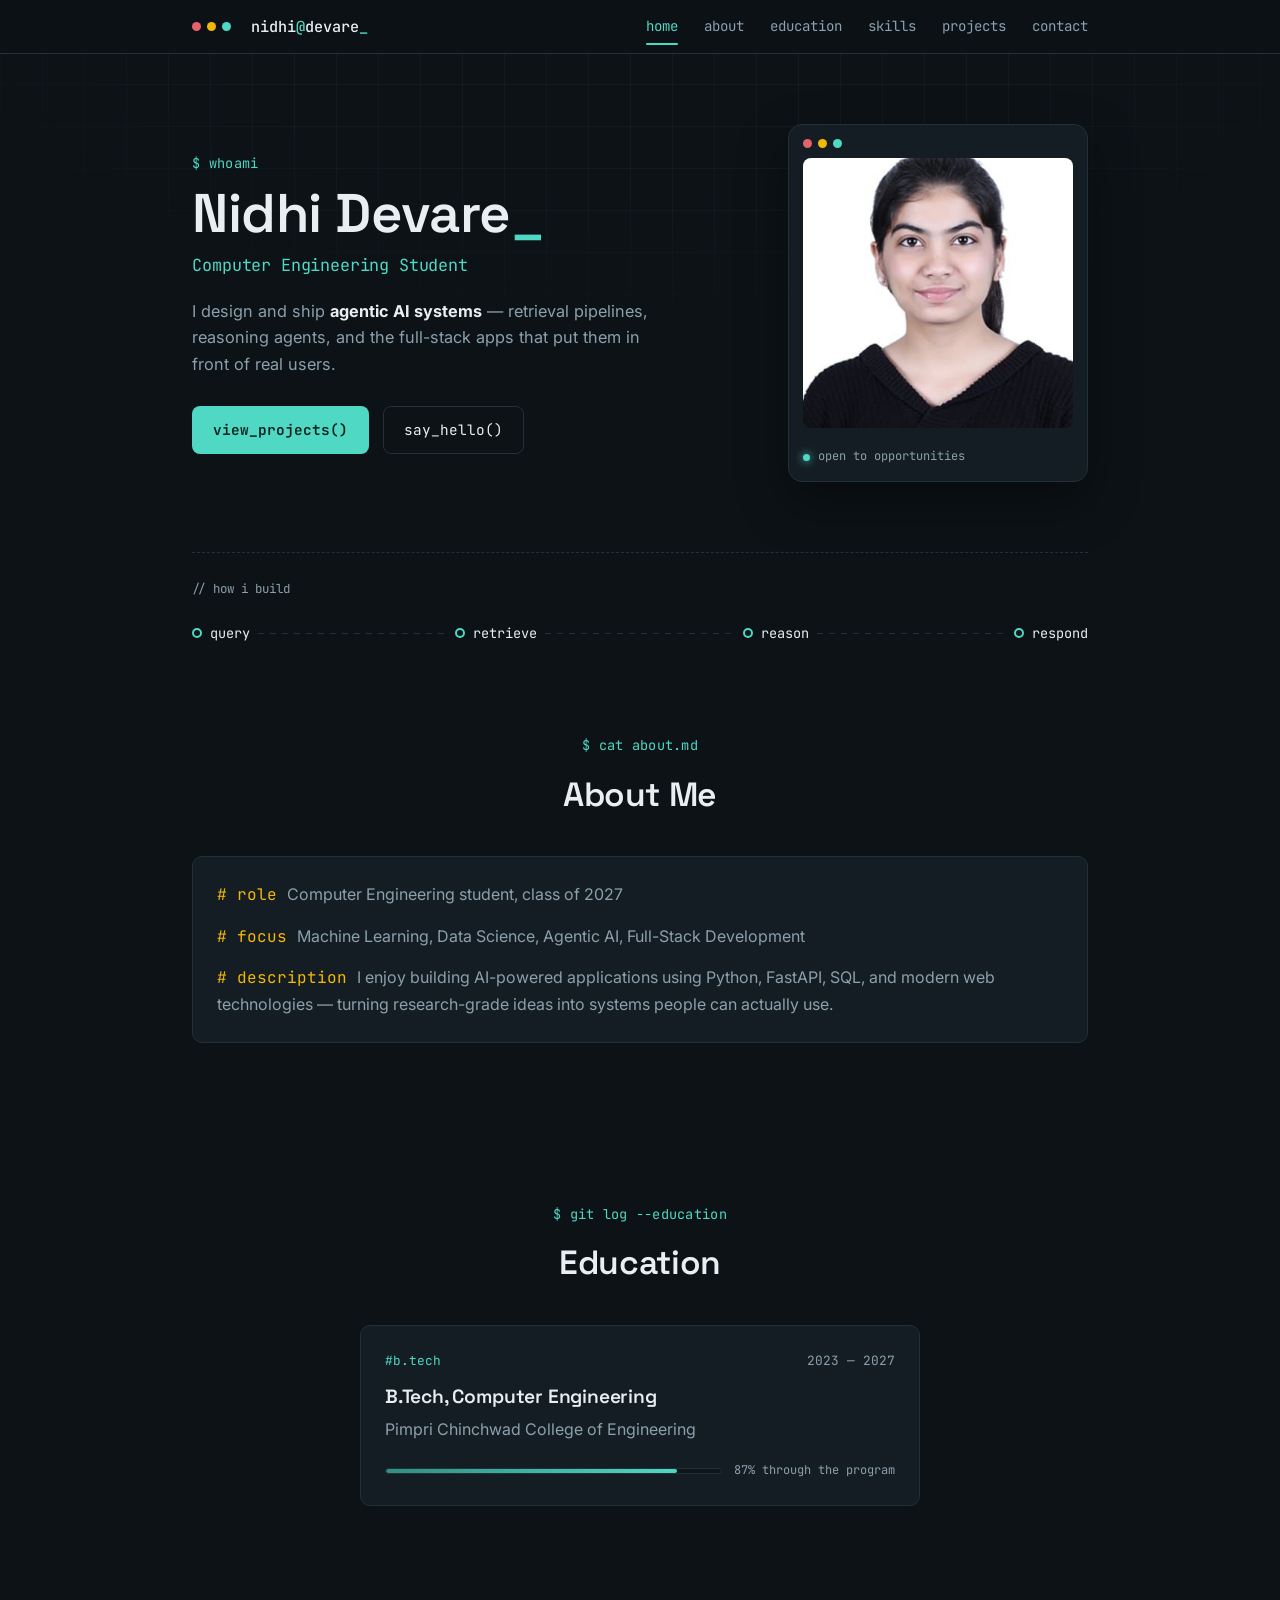
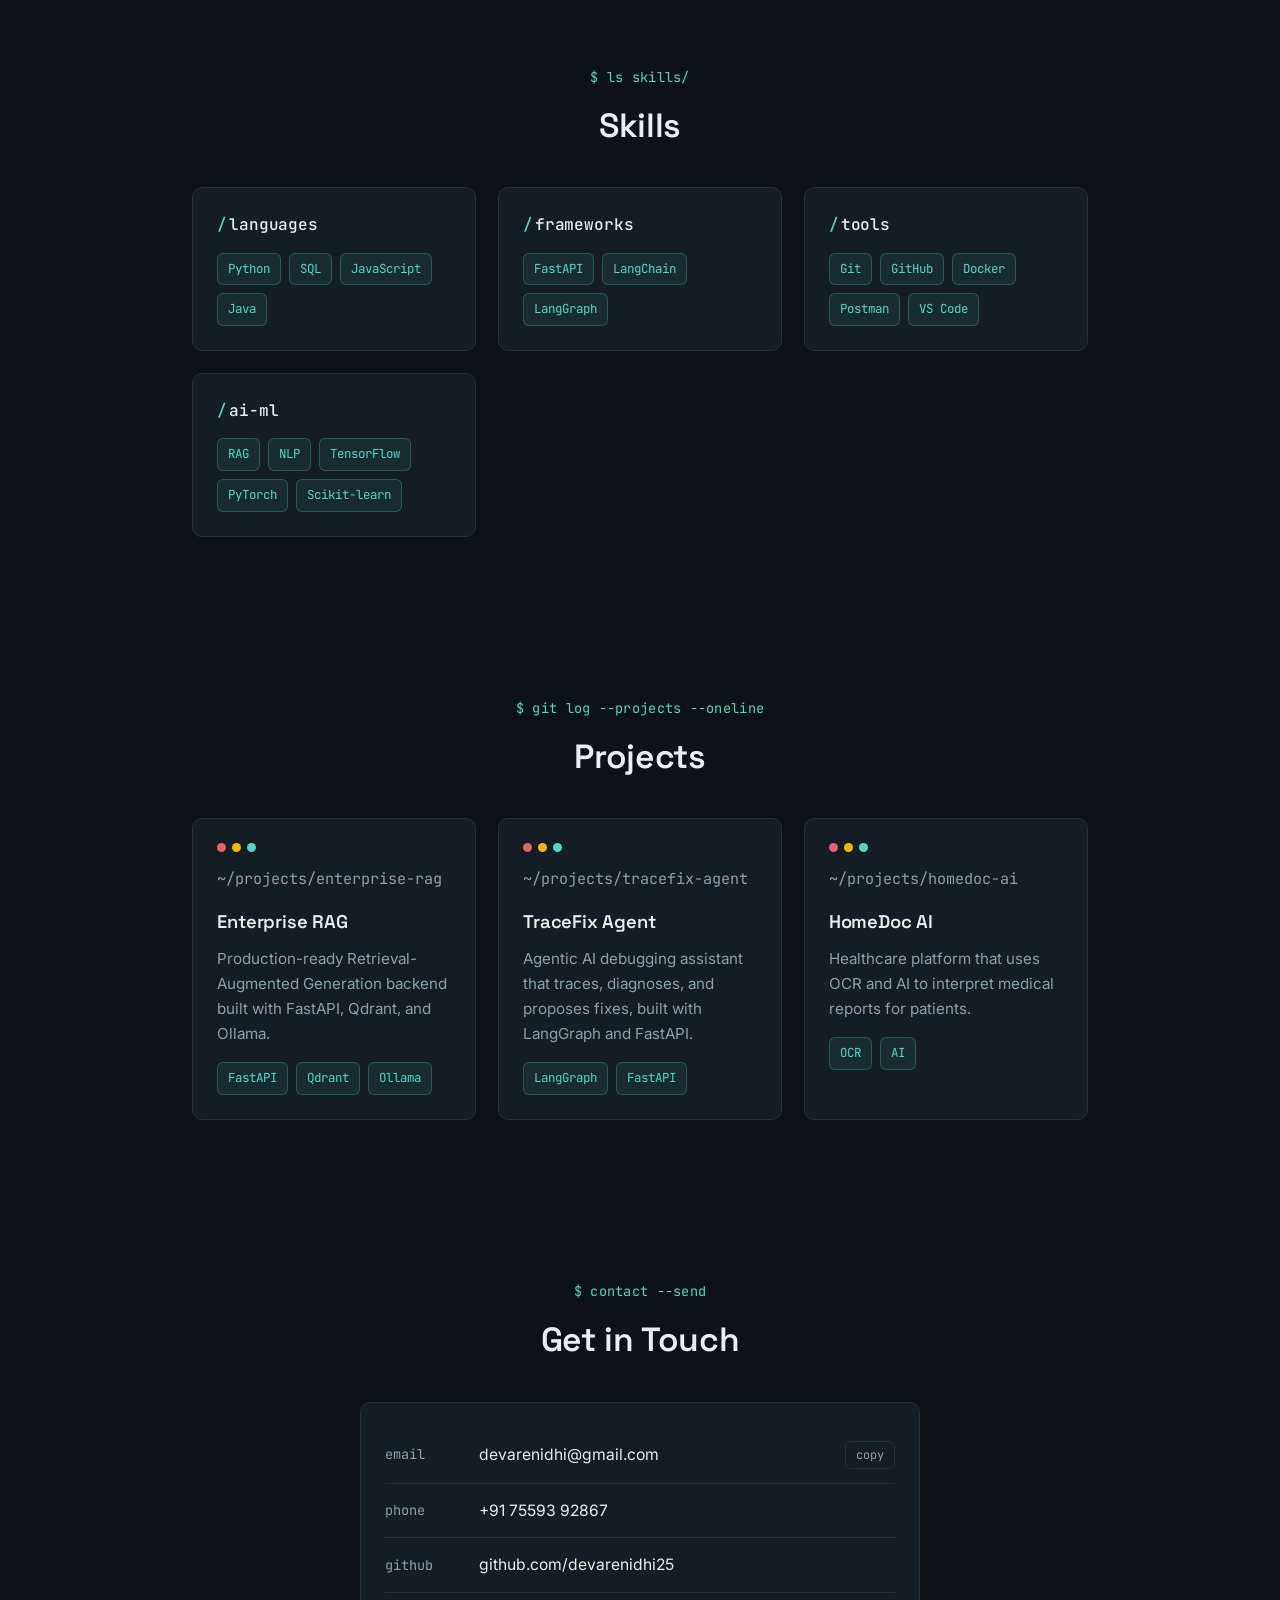
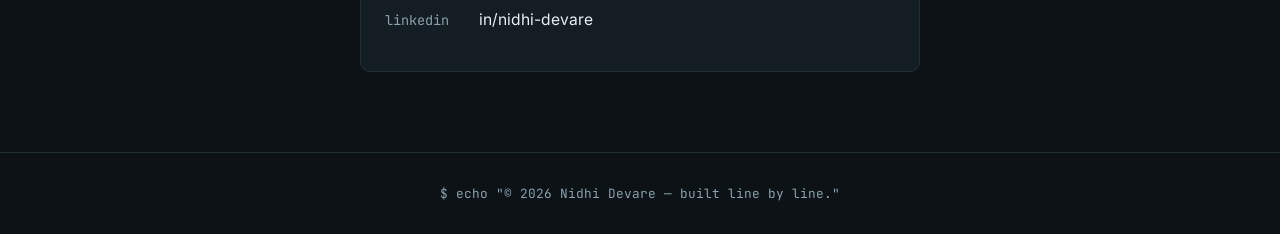
==== profile-website/index.html @ d3296203 "Initial commit - FSDL Practical Assignments" ====
<!DOCTYPE html>
<html lang="en">
<head>
<meta charset="UTF-8">
<meta name="viewport" content="width=device-width, initial-scale=1.0">
<title>Nidhi Devare | Computer Engineering Student</title>
<meta name="description" content="Nidhi Devare — Computer Engineering student building agentic AI systems, RAG pipelines, and full-stack applications.">
<link rel="preconnect" href="https://fonts.googleapis.com">
<link href="https://fonts.googleapis.com/css2?family=Space+Grotesk:wght@400;500;600;700&family=Inter:wght@400;500;600&family=JetBrains+Mono:wght@400;500;600&display=swap" rel="stylesheet">
<link rel="stylesheet" href="style.css">
</head>
<body>

<div class="grid-overlay" aria-hidden="true"></div>

<nav id="navbar">
  <div class="nav-inner">
    <div class="win-dots" aria-hidden="true"><span></span><span></span><span></span></div>
    <div class="logo">nidhi<span class="accent">@</span>devare<span class="cursor">_</span></div>
    <button class="nav-toggle" id="navToggle" aria-label="Toggle menu" aria-expanded="false">
      <span></span><span></span><span></span>
    </button>
    <ul id="navLinks">
      <li><a href="#home" class="active">home</a></li>
      <li><a href="#about">about</a></li>
      <li><a href="#education">education</a></li>
      <li><a href="#skills">skills</a></li>
      <li><a href="#projects">projects</a></li>
      <li><a href="#contact">contact</a></li>
    </ul>
  </div>
</nav>

<section id="home" class="hero">
  <div class="hero-inner">
    <div class="hero-text reveal">
      <p class="prompt">$ whoami</p>
      <h1>Nidhi Devare<span class="cursor">_</span></h1>
      <h3 class="type-line">Computer Engineering Student</h3>
      <p class="hero-desc">I design and ship <strong>agentic AI systems</strong> — retrieval pipelines, reasoning agents, and the full-stack apps that put them in front of real users.</p>
      <div class="hero-btns">
        <a href="#projects" class="btn btn-primary">view_projects()</a>
        <a href="#contact" class="btn btn-ghost">say_hello()</a>
      </div>
    </div>
    <div class="hero-visual reveal">
      <div class="photo-frame">
        <div class="win-dots"><span></span><span></span><span></span></div>
        <img src="assets/profile.jpg" alt="Nidhi Devare">
        <div class="badge"><span class="dot"></span> open to opportunities</div>
      </div>
    </div>
  </div>

  <div class="pipeline reveal" aria-hidden="true">
    <span class="pipeline-caption">// how i build</span>
    <div class="pipeline-track">
      <div class="pnode"><span class="pdot"></span><span class="plabel">query</span></div>
      <div class="pline"></div>
      <div class="pnode"><span class="pdot"></span><span class="plabel">retrieve</span></div>
      <div class="pline"></div>
      <div class="pnode"><span class="pdot"></span><span class="plabel">reason</span></div>
      <div class="pline"></div>
      <div class="pnode"><span class="pdot"></span><span class="plabel">respond</span></div>
    </div>
  </div>
</section>

<section id="about" class="reveal">
  <p class="prompt center">$ cat about.md</p>
  <h2>About Me</h2>
  <div class="card about-card">
    <p><span class="comment"># role</span> Computer Engineering student, class of 2027</p>
    <p><span class="comment"># focus</span> Machine Learning, Data Science, Agentic AI, Full-Stack Development</p>
    <p><span class="comment"># description</span> I enjoy building AI-powered applications using Python, FastAPI, SQL, and modern web technologies — turning research-grade ideas into systems people can actually use.</p>
  </div>
</section>

<section id="education" class="reveal">
  <p class="prompt center">$ git log --education</p>
  <h2>Education</h2>
  <div class="card edu-card">
    <div class="edu-top">
      <span class="commit-hash">#b.tech</span>
      <span class="edu-years">2023 — 2027</span>
    </div>
    <h3>B.Tech, Computer Engineering</h3>
    <p class="edu-sub">Pimpri Chinchwad College of Engineering</p>
    <div class="progress-row">
      <div class="progress-track"><div class="progress-fill" id="eduProgress"></div></div>
      <span class="progress-label" id="eduProgressLabel">in progress</span>
    </div>
  </div>
</section>

<section id="skills" class="reveal">
  <p class="prompt center">$ ls skills/</p>
  <h2>Skills</h2>
  <div class="grid">
    <div class="card skill-card">
      <h3><span class="folder">/</span>languages</h3>
      <div class="tags">
        <span class="tag">Python</span><span class="tag">SQL</span><span class="tag">JavaScript</span><span class="tag">Java</span>
      </div>
    </div>
    <div class="card skill-card">
      <h3><span class="folder">/</span>frameworks</h3>
      <div class="tags">
        <span class="tag">FastAPI</span><span class="tag">LangChain</span><span class="tag">LangGraph</span>
      </div>
    </div>
    <div class="card skill-card">
      <h3><span class="folder">/</span>tools</h3>
      <div class="tags">
        <span class="tag">Git</span><span class="tag">GitHub</span><span class="tag">Docker</span><span class="tag">Postman</span><span class="tag">VS Code</span>
      </div>
    </div>
    <div class="card skill-card">
      <h3><span class="folder">/</span>ai-ml</h3>
      <div class="tags">
        <span class="tag">RAG</span><span class="tag">NLP</span><span class="tag">TensorFlow</span><span class="tag">PyTorch</span><span class="tag">Scikit-learn</span>
      </div>
    </div>
  </div>
</section>

<section id="projects" class="reveal">
  <p class="prompt center">$ git log --projects --oneline</p>
  <h2>Projects</h2>
  <div class="grid">
    <div class="card project-card">
      <div class="win-dots"><span></span><span></span><span></span></div>
      <p class="filepath">~/projects/enterprise-rag</p>
      <h3>Enterprise RAG</h3>
      <p>Production-ready Retrieval-Augmented Generation backend built with FastAPI, Qdrant, and Ollama.</p>
      <div class="tags">
        <span class="tag">FastAPI</span><span class="tag">Qdrant</span><span class="tag">Ollama</span>
      </div>
    </div>
    <div class="card project-card">
      <div class="win-dots"><span></span><span></span><span></span></div>
      <p class="filepath">~/projects/tracefix-agent</p>
      <h3>TraceFix Agent</h3>
      <p>Agentic AI debugging assistant that traces, diagnoses, and proposes fixes, built with LangGraph and FastAPI.</p>
      <div class="tags">
        <span class="tag">LangGraph</span><span class="tag">FastAPI</span>
      </div>
    </div>
    <div class="card project-card">
      <div class="win-dots"><span></span><span></span><span></span></div>
      <p class="filepath">~/projects/homedoc-ai</p>
      <h3>HomeDoc AI</h3>
      <p>Healthcare platform that uses OCR and AI to interpret medical reports for patients.</p>
      <div class="tags">
        <span class="tag">OCR</span><span class="tag">AI</span>
      </div>
    </div>
  </div>
</section>

<section id="contact" class="reveal">
  <p class="prompt center">$ contact --send</p>
  <h2>Get in Touch</h2>
  <div class="card contact-card">
    <div class="contact-row">
      <span class="contact-label">email</span>
      <span class="contact-value">devarenidhi@gmail.com</span>
      <button class="copy-btn" id="copyEmail" data-email="devarenidhi@gmail.com">copy</button>
    </div>
    <div class="contact-row">
      <span class="contact-label">phone</span>
      <span class="contact-value">+91 75593 92867</span>
    </div>
    <div class="contact-row">
      <span class="contact-label">github</span>
      <a class="contact-value link" href="https://github.com/devarenidhi25" target="_blank" rel="noopener">github.com/devarenidhi25</a>
    </div>
    <div class="contact-row">
      <span class="contact-label">linkedin</span>
      <a class="contact-value link" href="https://www.linkedin.com/in/nidhi-devare-a52881272/" target="_blank" rel="noopener">in/nidhi-devare</a>
    </div>
  </div>
</section>

<footer>
  <p>$ echo "© 2026 Nidhi Devare — built line by line."</p>
</footer>

<script src="script.js"></script>
</body>
</html>
---- profile-website/style.css ----
/* ===== Design tokens ===== */
:root{
  --bg: #0c1216;
  --bg-alt: #0f161b;
  --surface: #141d23;
  --surface-hover: #182229;
  --border: #223038;
  --text: #e8eef2;
  --text-muted: #8ba0ac;
  --accent: #4fd8c4;
  --accent-dim: #2f8f82;
  --accent-warm: #f2b807;
  --font-display: 'Space Grotesk', sans-serif;
  --font-body: 'Inter', sans-serif;
  --font-mono: 'JetBrains Mono', monospace;
  --radius: 10px;
  --max-width: 1100px;
}

*{margin:0;padding:0;box-sizing:border-box;}

html{scroll-behavior:smooth;}

body{
  background:var(--bg);
  color:var(--text);
  font-family:var(--font-body);
  line-height:1.65;
  overflow-x:hidden;
}

@media (prefers-reduced-motion: reduce){
  html{scroll-behavior:auto;}
  *{animation-duration:0.01ms !important; animation-iteration-count:1 !important; transition-duration:0.01ms !important;}
}

/* faint engineering grid backdrop */
.grid-overlay{
  position:fixed;
  inset:0;
  pointer-events:none;
  z-index:0;
  background-image:
    linear-gradient(rgba(79,216,196,0.05) 1px, transparent 1px),
    linear-gradient(90deg, rgba(79,216,196,0.05) 1px, transparent 1px);
  background-size:42px 42px;
  mask-image:radial-gradient(ellipse 80% 50% at 50% 0%, black 40%, transparent 80%);
}

a{color:inherit;text-decoration:none;}

h1,h2,h3{font-family:var(--font-display); font-weight:600; letter-spacing:-0.01em;}

.cursor{
  display:inline-block;
  color:var(--accent);
  animation:blink 1.1s steps(1) infinite;
}
@keyframes blink{ 50%{opacity:0;} }

.accent{color:var(--accent);}

.prompt{
  font-family:var(--font-mono);
  color:var(--accent);
  font-size:0.85rem;
  letter-spacing:0.02em;
  margin-bottom:10px;
}
.prompt.center{text-align:center;}

section > h2{
  text-align:center;
  margin-bottom:34px;
  font-size:clamp(1.6rem,3vw,2.1rem);
}

section{
  position:relative;
  z-index:1;
  padding:80px 8%;
  max-width:var(--max-width);
  margin:0 auto;
}

/* ===== Nav ===== */
nav{
  position:sticky;
  top:0;
  z-index:50;
  background:rgba(12,18,22,0.85);
  backdrop-filter:blur(10px);
  border-bottom:1px solid var(--border);
}
.nav-inner{
  display:flex;
  align-items:center;
  gap:20px;
  padding:14px 8%;
  max-width:var(--max-width);
  margin:0 auto;
}
.win-dots{display:flex;gap:6px;}
.win-dots span{
  width:9px;height:9px;border-radius:50%;
  background:var(--border);
}
.win-dots span:nth-child(1){background:#e5626b;}
.win-dots span:nth-child(2){background:#f2b807;}
.win-dots span:nth-child(3){background:#4fd8c4;}

.logo{
  font-family:var(--font-mono);
  font-weight:500;
  font-size:0.95rem;
  color:var(--text);
}

#navLinks{
  display:flex;
  list-style:none;
  gap:26px;
  margin-left:auto;
  font-family:var(--font-mono);
  font-size:0.88rem;
}
#navLinks a{
  color:var(--text-muted);
  position:relative;
  padding:4px 0;
  transition:color .2s ease;
}
#navLinks a::before{content:'';}
#navLinks a:hover, #navLinks a.active{color:var(--accent);}
#navLinks a.active::after{
  content:'';
  position:absolute;
  left:0; bottom:-6px;
  width:100%; height:2px;
  background:var(--accent);
  border-radius:2px;
}

.nav-toggle{
  display:none;
  flex-direction:column;
  gap:5px;
  background:none;
  border:none;
  cursor:pointer;
  margin-left:auto;
}
.nav-toggle span{
  width:22px; height:2px; background:var(--text);
  border-radius:2px;
}

/* ===== Hero ===== */
.hero{
  max-width:var(--max-width);
  margin:0 auto;
  padding:70px 8% 0;
  position:relative;
  z-index:1;
}
.hero-inner{
  display:flex;
  align-items:center;
  justify-content:space-between;
  gap:50px;
  flex-wrap:wrap;
}
.hero-text{flex:1 1 420px;}
.hero-text h1{
  font-size:clamp(2.4rem,5vw,3.4rem);
  line-height:1.05;
  margin-bottom:10px;
}
.type-line{
  font-family:var(--font-mono);
  font-weight:400;
  font-size:1.05rem;
  color:var(--accent);
  margin-bottom:18px;
}
.hero-desc{
  color:var(--text-muted);
  max-width:480px;
  margin-bottom:28px;
  font-size:1.02rem;
}
.hero-desc strong{color:var(--text);}

.hero-btns{display:flex; gap:14px; flex-wrap:wrap;}
.btn{
  font-family:var(--font-mono);
  font-size:0.9rem;
  padding:11px 20px;
  border-radius:8px;
  border:1px solid transparent;
  display:inline-block;
  transition:transform .15s ease, background .2s ease, border-color .2s ease;
}
.btn-primary{
  background:var(--accent);
  color:#08211d;
  font-weight:600;
}
.btn-primary:hover{transform:translateY(-2px); background:#63e3d1;}
.btn-ghost{
  border-color:var(--border);
  color:var(--text);
}
.btn-ghost:hover{border-color:var(--accent); color:var(--accent); transform:translateY(-2px);}

.hero-visual{flex:0 1 300px;}
.photo-frame{
  background:var(--surface);
  border:1px solid var(--border);
  border-radius:14px;
  padding:14px;
  box-shadow:0 20px 50px rgba(0,0,0,0.35);
}
.photo-frame img{
  width:100%;
  aspect-ratio:1/1;
  object-fit:cover;
  border-radius:8px;
  margin-top:10px;
  filter:grayscale(15%);
}
.badge{
  margin-top:12px;
  font-family:var(--font-mono);
  font-size:0.75rem;
  color:var(--text-muted);
  display:flex;
  align-items:center;
  gap:8px;
}
.badge .dot{
  width:7px;height:7px;border-radius:50%;
  background:var(--accent);
  box-shadow:0 0 8px var(--accent);
  animation:pulse 1.6s ease-in-out infinite;
}
@keyframes pulse{
  0%,100%{opacity:1; transform:scale(1);}
  50%{opacity:0.4; transform:scale(0.8);}
}

/* ===== Pipeline strip ===== */
.pipeline{
  margin-top:70px;
  padding:26px 0 10px;
  border-top:1px dashed var(--border);
}
.pipeline-caption{
  font-family:var(--font-mono);
  font-size:0.78rem;
  color:var(--text-muted);
  display:block;
  margin-bottom:22px;
}
.pipeline-track{
  display:flex;
  align-items:center;
  justify-content:space-between;
  flex-wrap:wrap;
  gap:8px;
}
.pnode{
  display:flex;
  align-items:center;
  gap:8px;
  font-family:var(--font-mono);
  font-size:0.85rem;
  color:var(--text);
  white-space:nowrap;
}
.pdot{
  width:10px;height:10px;border-radius:50%;
  background:var(--bg-alt);
  border:2px solid var(--accent);
  box-shadow:0 0 0 0 rgba(79,216,196,0.5);
  animation:ripple 2.4s ease-out infinite;
}
.pnode:nth-child(3) .pdot{animation-delay:.6s;}
.pnode:nth-child(5) .pdot{animation-delay:1.2s;}
.pnode:nth-child(7) .pdot{animation-delay:1.8s;}
@keyframes ripple{
  0%{box-shadow:0 0 0 0 rgba(79,216,196,0.45);}
  70%{box-shadow:0 0 0 8px rgba(79,216,196,0);}
  100%{box-shadow:0 0 0 0 rgba(79,216,196,0);}
}
.pline{
  flex:1 1 40px;
  min-width:24px;
  height:1px;
  background-image:repeating-linear-gradient(90deg, var(--border) 0 6px, transparent 6px 12px);
}

/* ===== Cards & grid ===== */
.grid{
  display:grid;
  grid-template-columns:repeat(auto-fit,minmax(230px,1fr));
  gap:22px;
}
.card{
  background:var(--surface);
  border:1px solid var(--border);
  border-radius:var(--radius);
  padding:24px;
  transition:transform .2s ease, border-color .2s ease;
}
.card:hover{transform:translateY(-3px); border-color:var(--accent-dim);}

.about-card p{margin-bottom:14px; color:var(--text-muted);}
.about-card p:last-child{margin-bottom:0;}
.comment{
  font-family:var(--font-mono);
  color:var(--accent-warm);
  margin-right:6px;
}

.edu-card{max-width:560px; margin:0 auto;}
.edu-top{
  display:flex;
  justify-content:space-between;
  font-family:var(--font-mono);
  font-size:0.8rem;
  color:var(--text-muted);
  margin-bottom:10px;
}
.commit-hash{color:var(--accent);}
.edu-card h3{font-size:1.2rem; margin-bottom:4px;}
.edu-sub{color:var(--text-muted); margin-bottom:18px;}
.progress-row{display:flex; align-items:center; gap:12px;}
.progress-track{
  flex:1;
  height:6px;
  background:var(--bg-alt);
  border-radius:4px;
  overflow:hidden;
  border:1px solid var(--border);
}
.progress-fill{
  height:100%;
  width:0%;
  background:linear-gradient(90deg, var(--accent-dim), var(--accent));
  border-radius:4px;
  transition:width 1.2s ease;
}
.progress-label{
  font-family:var(--font-mono);
  font-size:0.75rem;
  color:var(--text-muted);
  white-space:nowrap;
}

.skill-card h3{
  font-size:1rem;
  font-family:var(--font-mono);
  color:var(--text);
  margin-bottom:14px;
  font-weight:500;
}
.folder{color:var(--accent); margin-right:2px;}
.tags{display:flex; flex-wrap:wrap; gap:8px;}
.tag{
  font-family:var(--font-mono);
  font-size:0.78rem;
  color:var(--accent);
  background:rgba(79,216,196,0.08);
  border:1px solid rgba(79,216,196,0.25);
  padding:5px 10px;
  border-radius:6px;
  transition:background .2s ease;
}
.tag:hover{background:rgba(79,216,196,0.16);}

.project-card{position:relative;}
.filepath{
  font-family:var(--font-mono);
  font-size:0.78rem;
  color:var(--text-muted);
  margin:14px 0 6px;
}
.project-card h3{font-size:1.15rem; margin-bottom:8px;}
.project-card p{color:var(--text-muted); margin-bottom:16px; font-size:0.95rem;}

/* ===== Contact ===== */
.contact-card{max-width:560px; margin:0 auto;}
.contact-row{
  display:flex;
  align-items:center;
  gap:14px;
  padding:14px 0;
  border-bottom:1px solid var(--border);
  flex-wrap:wrap;
}
.contact-row:last-child{border-bottom:none;}
.contact-label{
  font-family:var(--font-mono);
  color:var(--text-muted);
  width:80px;
  font-size:0.85rem;
}
.contact-value{font-size:0.98rem;}
.contact-value.link:hover{color:var(--accent);}
.copy-btn{
  margin-left:auto;
  font-family:var(--font-mono);
  font-size:0.75rem;
  background:none;
  border:1px solid var(--border);
  color:var(--text-muted);
  padding:5px 10px;
  border-radius:6px;
  cursor:pointer;
  transition:all .2s ease;
}
.copy-btn:hover{border-color:var(--accent); color:var(--accent);}

/* ===== Footer ===== */
footer{
  text-align:center;
  padding:30px 8%;
  font-family:var(--font-mono);
  font-size:0.8rem;
  color:var(--text-muted);
  border-top:1px solid var(--border);
  position:relative;
  z-index:1;
}

/* ===== Reveal on scroll ===== */
.reveal{
  opacity:0;
  transform:translateY(24px);
  transition:opacity .7s ease, transform .7s ease;
}
.reveal.in-view{
  opacity:1;
  transform:translateY(0);
}

/* ===== Responsive ===== */
@media(max-width:860px){
  .nav-toggle{display:flex;}
  #navLinks{
    position:absolute;
    top:100%; left:0; right:0;
    background:var(--bg-alt);
    border-bottom:1px solid var(--border);
    flex-direction:column;
    padding:16px 8% 20px;
    gap:16px;
    display:none;
  }
  #navLinks.open{display:flex;}
  .pipeline-track{justify-content:flex-start;}
  .pline{flex:0 0 24px;}
}

@media(max-width:600px){
  section{padding:60px 6%;}
  .hero{padding:50px 6% 0;}
  .contact-label{width:70px;}
}
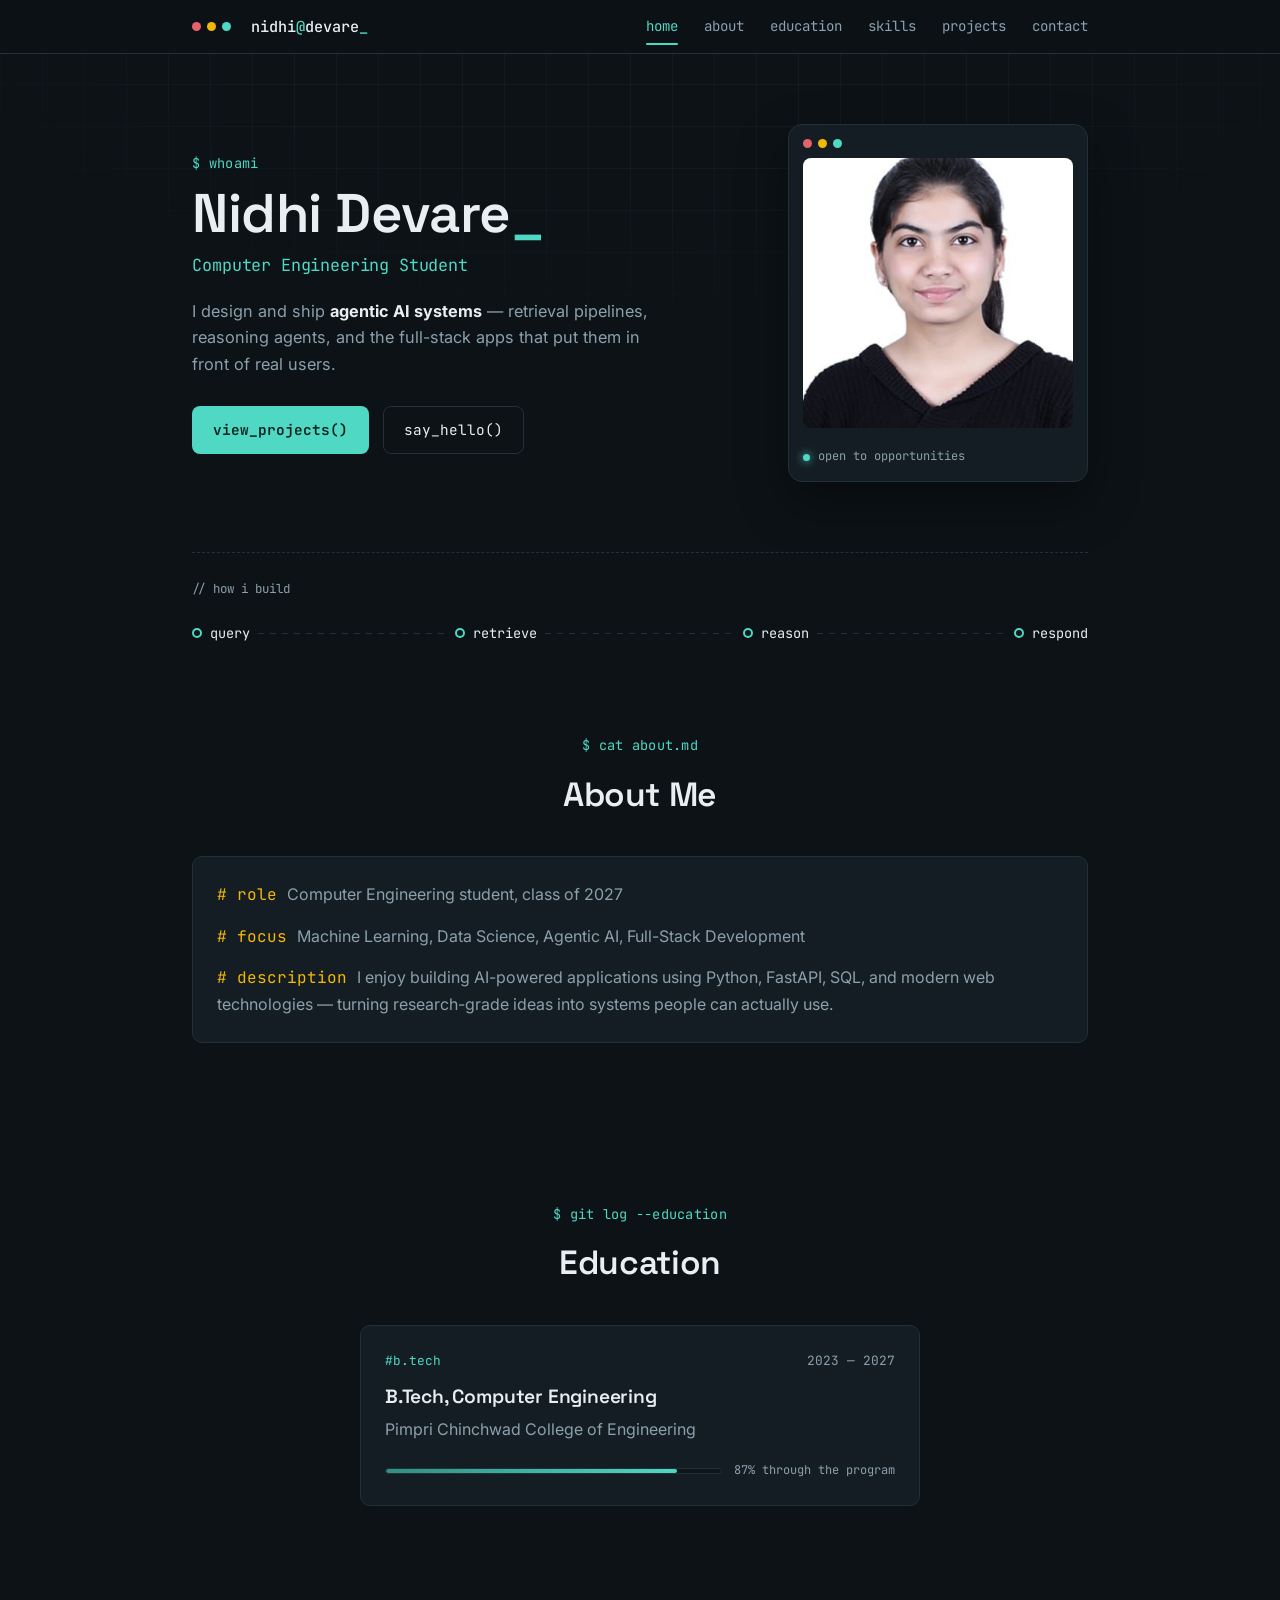
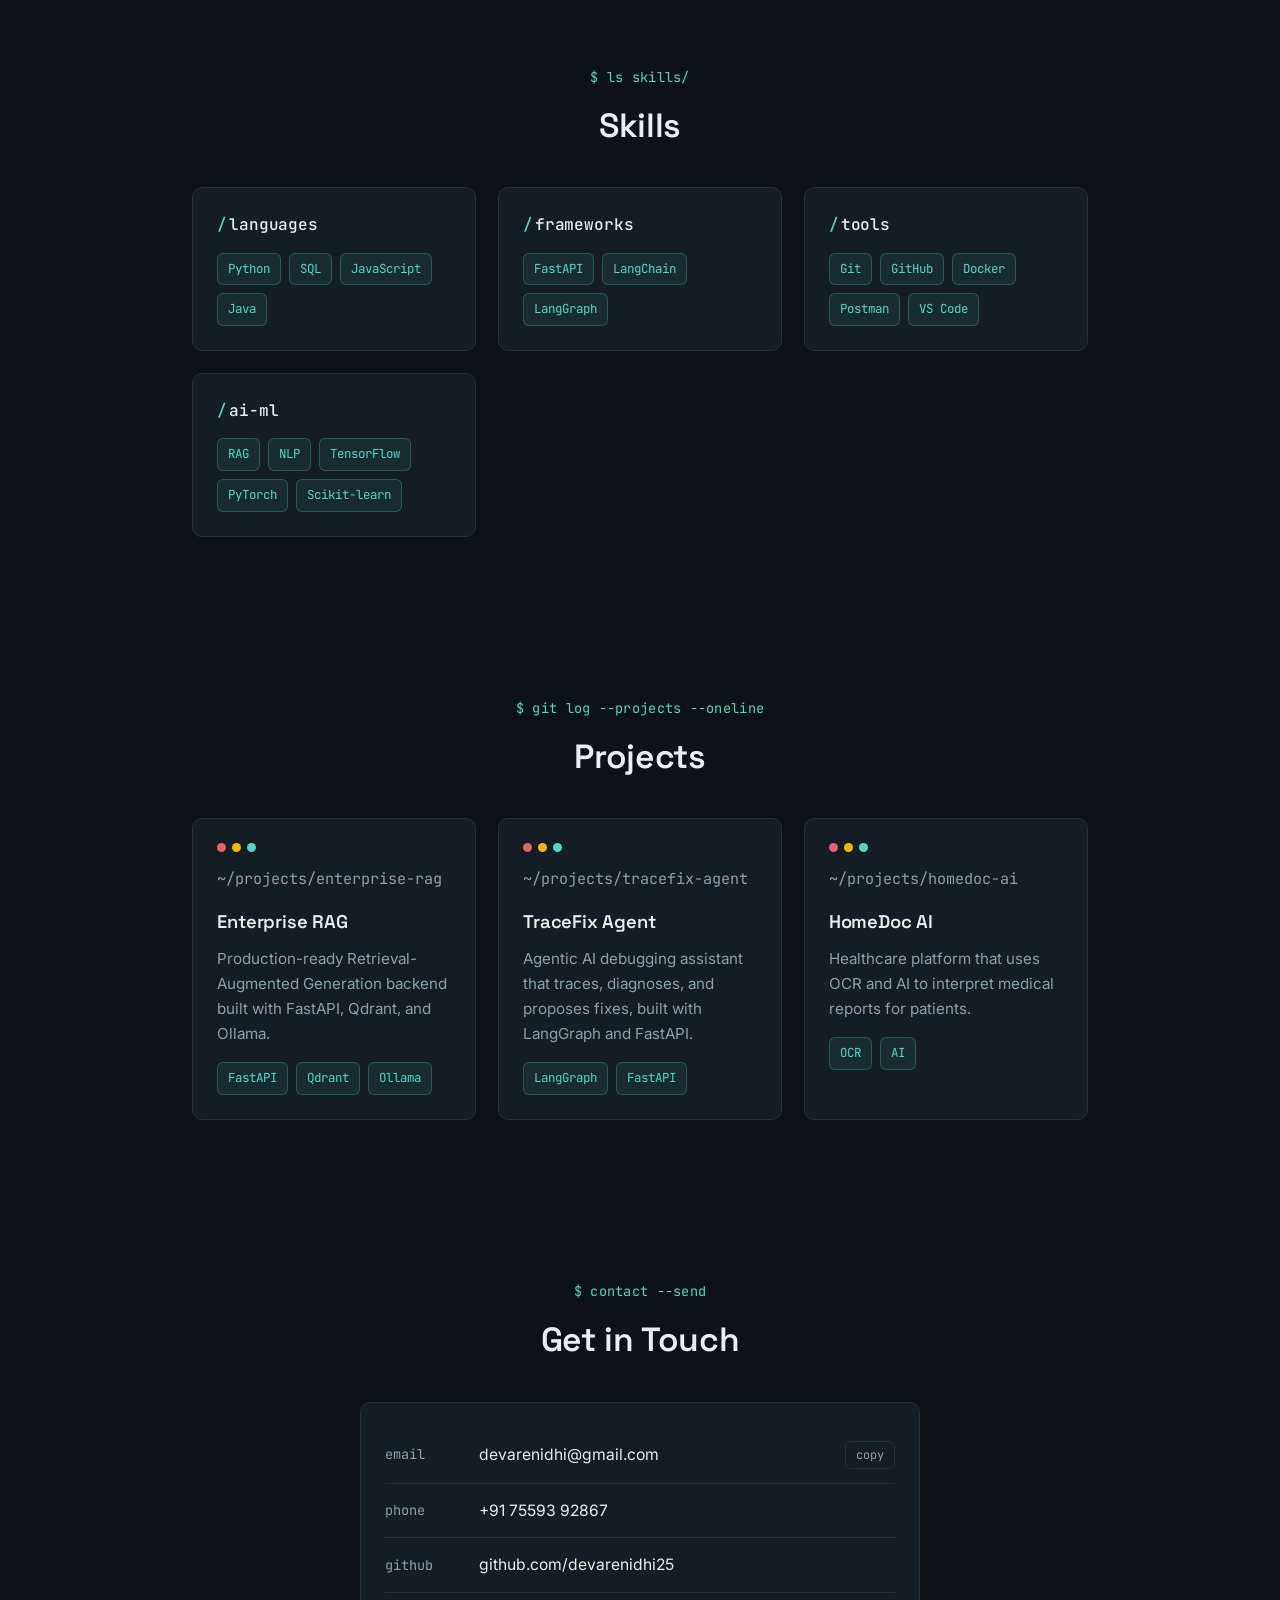
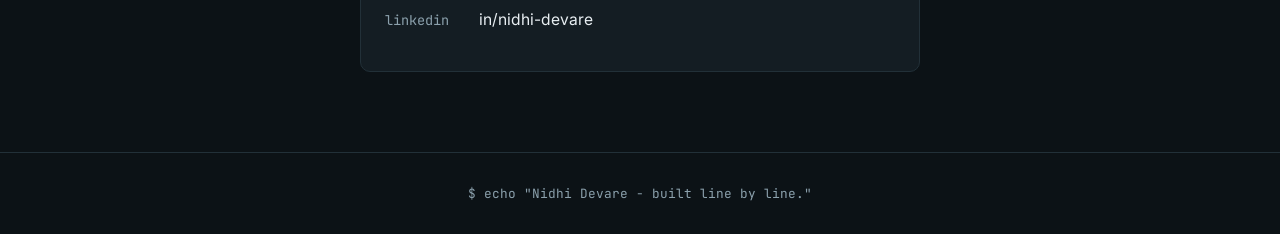
==== commit 409e9a64: "Improved portfolio website UI" ====
--- a/profile-website/index.html
+++ b/profile-website/index.html
@@ -183,7 +183,7 @@
 </section>
 
 <footer>
-  <p>$ echo "© 2026 Nidhi Devare — built line by line."</p>
+  <p>$ echo "Nidhi Devare - built line by line."</p>
 </footer>
 
 <script src="script.js"></script>
